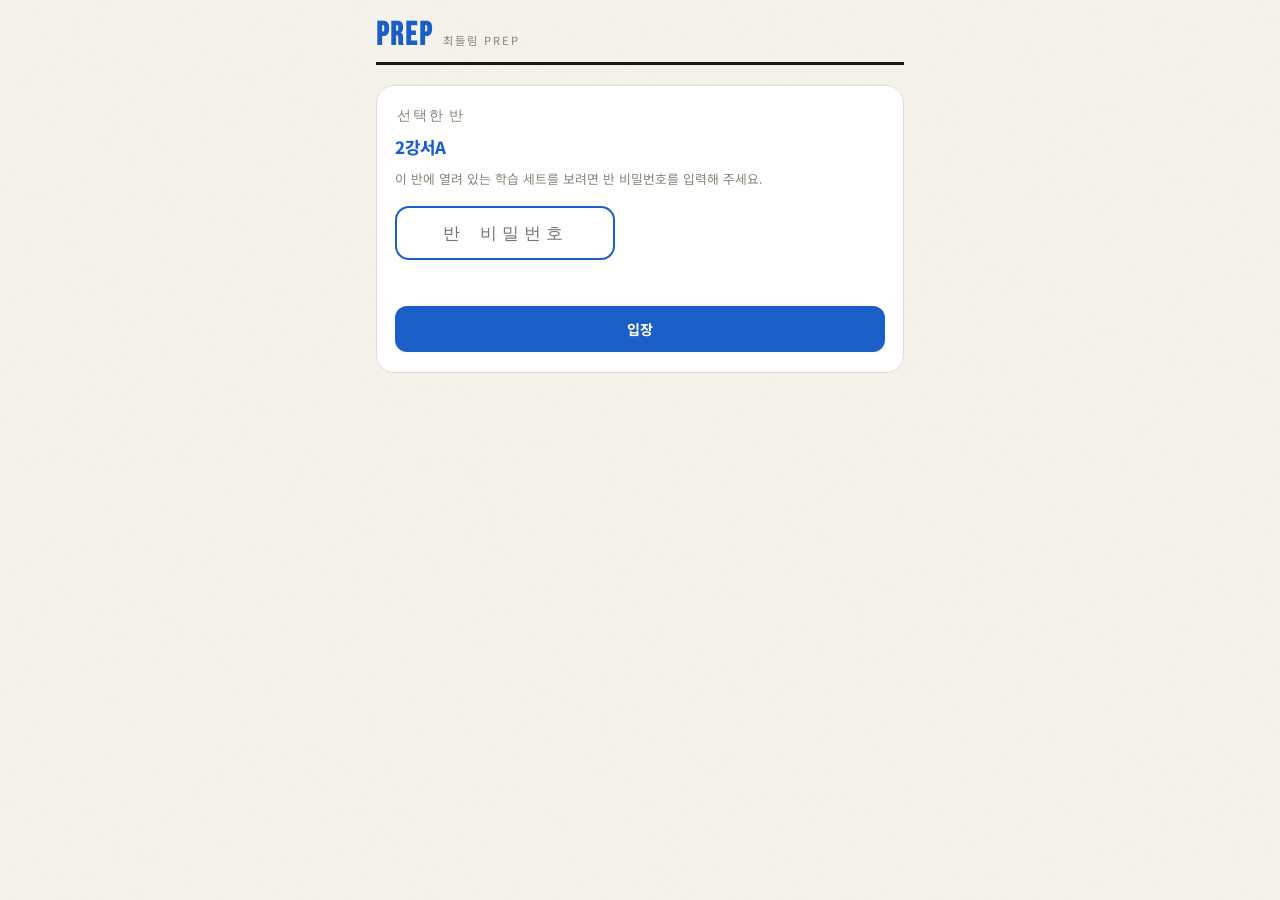
==== ROTATION_PREP_MOBILE.html @ 5faf4678 "Add files via upload" ====
<!DOCTYPE html>
<html lang="ko">
<head>
<meta charset="UTF-8">
<meta name="viewport" content="width=device-width, initial-scale=1.0, maximum-scale=1.0, user-scalable=no">
<title>ROTATION PREP</title>
<meta name="theme-color" content="#f5f2eb">
<meta name="apple-mobile-web-app-capable" content="yes">
<meta name="apple-mobile-web-app-status-bar-style" content="black-translucent">
<meta name="apple-mobile-web-app-title" content="PREP">
<meta name="color-scheme" content="light only">
<link rel="manifest" href="./manifest.webmanifest">
<link rel="icon" href="./prep-icon.ico" sizes="any">
<link rel="shortcut icon" href="./prep-icon.ico" type="image/x-icon">
<link rel="icon" href="./prep-icon-192.png" type="image/png" sizes="192x192">
<link rel="apple-touch-icon" href="./prep-icon-180.png">
<link rel="preconnect" href="https://fonts.googleapis.com">
<link rel="preconnect" href="https://fonts.gstatic.com" crossorigin>
<link href="https://fonts.googleapis.com/css2?family=Bebas+Neue&family=JetBrains+Mono:wght@400;700&family=Noto+Sans+KR:wght@400;500;700;800;900&display=swap" rel="stylesheet">
<link rel="stylesheet" href="./rotation_prep.css">
</head>
<body>
<div class="screen active boot-screen" id="boot-screen">
  <div class="boot-card">
    <div class="logo">PREP</div>
    <div class="boot-title" id="boot-title">자료를 불러오는 중입니다.</div>
    <div class="boot-desc" id="boot-desc">웹에서는 같은 폴더의 <b>session.json</b>을 자동으로 확인합니다.</div>
  </div>
</div>

<div class="screen" id="pw-screen">
  <div class="logo">Rotation Prep</div>
  <div class="tagline">수업 전 미리 준비하는 학습 페이지</div>
  <input type="tel" id="pw-input" placeholder="공통 비밀번호" maxlength="20" inputmode="numeric" autocomplete="off">
  <div class="err" id="pw-err"></div>
  <button class="btn btn-blue" style="margin-top:16px;padding:12px 40px" type="button" id="pw-submit-btn">입장</button>
</div>

<div class="screen" id="class-screen">
  <div class="hd"><h1>Prep</h1><span class="sub" id="class-subtitle">ROTATION PREP</span></div>
  <div class="mini-note">
    <b>먼저 자기 반을 선택하면 그 반에 배정된 학습 세트만 볼 수 있습니다.</b><br>
    반마다 공부 기간과 지문이 다를 수 있으니 본인 반을 정확하게 선택해 주세요.
  </div>
  <div class="label">반 선택</div>
  <div class="class-list" id="class-list"></div>
</div>

<div class="screen" id="class-auth-screen">
  <div class="hd"><h1>Prep</h1><span class="sub" id="class-auth-subtitle">ROTATION PREP</span></div>
  <div class="class-auth-card">
    <div class="label">선택한 반</div>
    <div class="class-auth-name" id="class-auth-name">1반</div>
    <div class="class-auth-help">이 반에 열려 있는 학습 세트를 보려면 반 비밀번호를 입력해 주세요.</div>
    <input type="password" class="class-auth-input" id="class-pw-input" placeholder="반 비밀번호" autocomplete="off">
    <div class="class-auth-err" id="class-pw-err"></div>
    <div class="bottom-actions">
      <button class="btn btn-ghost" type="button" id="class-auth-back-btn">반 목록으로</button>
      <button class="btn btn-blue" type="button" id="class-auth-submit-btn">입장</button>
    </div>
  </div>
</div>

<div class="screen" id="home-screen">
  <div class="hd"><h1>Prep</h1><span class="sub" id="home-subtitle">ROTATION PREP</span></div>

  <div class="mini-note">
    <b>이 PREP은 수업 시간 ROTATION에 들어가기 전에 모든 질문을 미리 공부하는 페이지입니다.</b><br>
    1단계에서는 정답과 함께 내용을 익히고, 2단계에서는 같은 질문에 직접 답해 볼 수 있습니다.
  </div>

  <div class="status-note" id="session-status">
    <div class="status-top">
      <span class="status-badge" id="session-source">대기 중</span>
      <span class="status-time" id="session-updated"></span>
    </div>
    <div class="status-text" id="session-status-text">session.json을 확인하는 중입니다.</div>
  </div>

  <div class="load-box" id="load-box" role="button" tabindex="0">
    <div class="ic">📁</div>
    <div class="t1">세션 JSON 직접 불러오기</div>
    <div class="t2">로컬 테스트용입니다. 웹에서는 같은 폴더의 <b>session.json</b>을 자동으로 읽습니다.</div>
  </div>

  <div id="dash" style="display:none;margin-top:24px">
    <div class="class-bar" id="class-bar">
      <div class="class-bar-copy">
        <div class="class-bar-label">현재 반</div>
        <div class="class-bar-name" id="current-class-name"></div>
        <div class="class-bar-meta" id="current-class-meta"></div>
      </div>
      <button class="btn btn-ghost btn-sm" type="button" id="change-class-btn">반 변경</button>
    </div>

    <div class="class-bar" id="set-bar" style="display:none">
      <div class="class-bar-copy">
        <div class="class-bar-label">현재 학습 세트</div>
        <div class="class-bar-name" id="current-set-name"></div>
        <div class="class-bar-meta" id="current-set-meta"></div>
      </div>
      <button class="btn btn-ghost btn-sm" type="button" id="clear-set-btn">세트 목록</button>
    </div>

    <div class="stats" id="stats"></div>

    <div class="label">학습 세트</div>
    <div class="set-list" id="set-list"></div>

    <div id="passage-section">
      <div class="label" id="passage-list-label">지문 목록</div>
      <div class="p-list" id="p-list"></div>
    </div>

    <div class="bottom-actions" style="margin-top:16px">
      <button class="btn btn-ghost btn-sm" type="button" id="reset-progress-btn">학습 기록 초기화</button>
    </div>
  </div>
</div>

<div class="screen" id="study-screen">
  <div class="back-btn">
    <button class="btn btn-ghost btn-sm" type="button" id="back-home-btn">목록으로</button>
    <button class="btn btn-ghost btn-sm" type="button" id="study-class-btn">반 변경</button>
  </div>

  <div class="s-title">
    <h2 id="s-title">지문 1</h2>
    <span class="cnt" id="s-cnt">0문제</span>
  </div>

  <div class="study-meta" id="study-meta"></div>

  <div class="passage-box" id="p-box">
    <div class="lbl">본문</div>
    <div class="txt" id="p-txt"></div>
    <div class="passage-toggle" id="p-toggle">더 보기</div>
  </div>

  <div class="stage-switch">
    <button class="stage-btn active" type="button" id="stage-btn-study">1단계 정답과 함께 공부</button>
    <button class="stage-btn" type="button" id="stage-btn-practice">2단계 직접 답하기</button>
  </div>

  <div class="stage-desc" id="stage-desc"></div>
  <div id="stage-content"></div>
  <div class="bottom-actions" id="stage-actions"></div>
</div>

<div class="toast" id="toast"></div>
<input type="file" accept=".json,application/json" id="file-input" hidden>

<script src="./rotation_prep_core.js"></script>
<script src="./rotation_prep_bundle.js"></script>
<script src="./rotation_prep_passages.js"></script>
<script src="./rotation_prep_ui.js"></script>
</body>
</html>
---- rotation_prep.css ----
:root{
  --bg:#f5f2eb;
  --surface:#ffffff;
  --card:#faf8f3;
  --card-strong:#f3efe6;
  --border:#e0dbd0;
  --ink:#1a1814;
  --ink2:#3d3a34;
  --muted:#8a8478;
  --blue:#1a5fc8;
  --red:#c8371a;
  --green:#1a8c4e;
  --safe-b:env(safe-area-inset-bottom,0px);
}
*,*::before,*::after{box-sizing:border-box;margin:0;padding:0}
html{-webkit-text-size-adjust:100%;color-scheme:light;scroll-behavior:smooth}
body{
  font-family:'Noto Sans KR',sans-serif;
  background:var(--bg);
  color:var(--ink);
  min-height:100vh;
  min-height:100dvh;
  padding-bottom:calc(24px + var(--safe-b));
  overflow-x:hidden;
}
body::before{
  content:'';
  position:fixed;
  inset:0;
  background-image:url("data:image/svg+xml,%3Csvg viewBox='0 0 256 256' xmlns='http://www.w3.org/2000/svg'%3E%3Cfilter id='n'%3E%3CfeTurbulence type='fractalNoise' baseFrequency='.9' numOctaves='4' stitchTiles='stitch'/%3E%3C/filter%3E%3Crect width='100%25' height='100%25' filter='url(%23n)' opacity='.04'/%3E%3C/svg%3E");
  opacity:.35;
  pointer-events:none;
  z-index:0;
}
.screen{
  display:none;
  position:relative;
  z-index:1;
  width:100%;
  max-width:560px;
  margin:0 auto;
  padding:20px 16px;
}
.screen.active{display:block}
.boot-screen{
  position:fixed;
  inset:0;
  display:none;
  max-width:none;
  margin:0;
  min-height:100vh;
  min-height:100dvh;
  align-items:center;
  justify-content:center;
  padding:24px;
  z-index:100;
}
.boot-screen.active{display:flex}
.boot-card{
  width:min(100%,420px);
  padding:32px 24px;
  border:1.5px solid var(--border);
  border-top:4px solid var(--blue);
  border-radius:22px;
  background:rgba(255,255,255,.92);
  box-shadow:0 20px 48px rgba(26,24,20,.08);
  text-align:center;
}
.logo{
  font-family:'Bebas Neue',sans-serif;
  font-size:3rem;
  line-height:1;
  letter-spacing:3px;
  color:var(--blue);
}
.boot-title{
  margin-top:14px;
  font-size:1.05rem;
  font-weight:800;
  color:var(--ink);
}
.boot-desc{
  margin-top:10px;
  color:var(--muted);
  font-size:.82rem;
  line-height:1.8;
}
.hd{
  display:flex;
  align-items:baseline;
  gap:10px;
  flex-wrap:wrap;
  margin-bottom:20px;
  padding-bottom:10px;
  border-bottom:3px solid var(--ink);
}
.hd h1{
  font-family:'Bebas Neue',sans-serif;
  font-size:2rem;
  line-height:1;
  letter-spacing:2px;
  color:var(--blue);
}
.hd .sub{
  font-size:.7rem;
  color:var(--muted);
  letter-spacing:2px;
  text-transform:uppercase;
}
.label{
  font-family:'Bebas Neue',sans-serif;
  font-size:.88rem;
  letter-spacing:2px;
  color:var(--muted);
  margin-bottom:10px;
  padding-left:2px;
}
.btn{
  display:inline-flex;
  align-items:center;
  justify-content:center;
  gap:6px;
  min-height:46px;
  padding:12px 18px;
  border:none;
  border-radius:12px;
  cursor:pointer;
  font-family:'Noto Sans KR',sans-serif;
  font-size:.88rem;
  font-weight:700;
  white-space:nowrap;
  transition:transform .15s ease, background .15s ease, border-color .15s ease, color .15s ease, opacity .15s ease;
  -webkit-tap-highlight-color:transparent;
}
.btn:active{transform:scale(.97)}
.btn:disabled{opacity:.45;cursor:not-allowed}
.btn-blue{background:var(--blue);color:#fff}
.btn-green{background:var(--green);color:#fff}
.btn-red{background:var(--red);color:#fff}
.btn-ghost{background:transparent;border:1.5px solid var(--border);color:var(--ink2)}
.btn-ghost:active{background:var(--card)}
.btn-sm{min-height:38px;padding:8px 14px;font-size:.78rem}
.mini-note{
  background:rgba(26,95,200,.06);
  border:1.5px solid rgba(26,95,200,.18);
  border-radius:14px;
  padding:14px 16px;
  margin-bottom:18px;
  color:var(--ink2);
  font-size:.82rem;
  line-height:1.75;
}
.mini-note b{color:var(--blue)}
.status-note{
  margin-bottom:16px;
  padding:14px 16px;
  border:1.5px solid var(--border);
  border-radius:14px;
  background:var(--surface);
}
.status-top{
  display:flex;
  justify-content:space-between;
  gap:8px;
  align-items:center;
  margin-bottom:8px;
  flex-wrap:wrap;
}
.status-badge{
  display:inline-flex;
  align-items:center;
  padding:5px 10px;
  border-radius:999px;
  background:var(--card);
  border:1px solid var(--border);
  font-size:.68rem;
  font-weight:800;
  letter-spacing:1px;
  color:var(--ink2);
}
.status-badge.ok{color:var(--green);border-color:rgba(26,140,78,.22);background:rgba(26,140,78,.08)}
.status-badge.warn{color:var(--red);border-color:rgba(200,55,26,.22);background:rgba(200,55,26,.08)}
.status-badge.info{color:var(--blue);border-color:rgba(26,95,200,.22);background:rgba(26,95,200,.08)}
.status-time{
  color:var(--muted);
  font-size:.72rem;
}
.status-text{
  color:var(--ink2);
  font-size:.8rem;
  line-height:1.7;
}
#pw-screen{
  position:fixed;
  inset:0;
  display:none;
  flex-direction:column;
  align-items:center;
  justify-content:center;
  text-align:center;
  background:var(--bg);
  z-index:100;
}
#pw-screen.active{display:flex}
#pw-screen>*{position:relative;z-index:1}
.tagline{
  font-size:.76rem;
  color:var(--muted);
  letter-spacing:2px;
  margin-bottom:30px;
}
#pw-screen input,.class-auth-input{
  width:220px;
  padding:14px;
  border:2px solid var(--border);
  border-radius:14px;
  outline:none;
  background:var(--surface);
  color:var(--ink);
  text-align:center;
  font-family:'JetBrains Mono',monospace;
  font-size:1.05rem;
  letter-spacing:5px;
}
#pw-screen input:focus,.class-auth-input:focus{border-color:var(--blue)}
.err,.class-auth-err{
  min-height:20px;
  margin-top:8px;
  color:var(--red);
  font-size:.78rem;
}
.class-auth-card{
  background:var(--surface);
  border:1.5px solid var(--border);
  border-radius:18px;
  padding:20px 18px;
}
.class-auth-name{
  font-size:1.05rem;
  font-weight:800;
  line-height:1.5;
  color:var(--blue);
}
.class-auth-help{
  margin-top:8px;
  margin-bottom:16px;
  font-size:.8rem;
  color:var(--muted);
  line-height:1.7;
}
.load-box{
  display:flex;
  flex-direction:column;
  align-items:center;
  justify-content:center;
  width:100%;
  min-height:190px;
  padding:36px 16px;
  border:1.5px solid var(--border);
  border-top:3px solid var(--blue);
  border-bottom:3px solid var(--blue);
  border-radius:18px;
  background:var(--surface);
  box-shadow:0 10px 24px rgba(26,24,20,.04);
  text-align:center;
  cursor:pointer;
  -webkit-tap-highlight-color:transparent;
}
.load-box.hidden{display:none}
.load-box:active{background:var(--card)}
.load-box .ic{font-size:2.3rem;margin-bottom:8px}
.load-box .t1{font-size:.96rem;font-weight:800;margin-bottom:4px}
.load-box .t2{font-size:.76rem;color:var(--muted);line-height:1.7}
.load-actions{
  display:flex;
  gap:8px;
  flex-wrap:wrap;
  margin-bottom:8px;
}
.class-bar{
  display:none;
  align-items:center;
  justify-content:space-between;
  gap:12px;
  margin-bottom:16px;
  padding:14px 16px;
  border:1.5px solid var(--border);
  border-radius:16px;
  background:var(--surface);
}
.class-bar-copy{min-width:0}
.class-bar-label{
  font-size:.64rem;
  font-weight:800;
  letter-spacing:1.2px;
  color:var(--muted);
  text-transform:uppercase;
}
.class-bar-name{
  margin-top:4px;
  font-size:.98rem;
  font-weight:800;
  line-height:1.4;
  color:var(--ink);
}
.class-bar-meta{
  margin-top:4px;
  font-size:.74rem;
  color:var(--muted);
}
.stats{
  display:grid;
  grid-template-columns:repeat(4,1fr);
  gap:8px;
  margin-bottom:20px;
}
.stat{
  background:var(--surface);
  border:1.5px solid var(--border);
  border-radius:12px;
  padding:12px 8px;
  text-align:center;
}
.stat-n{
  font-family:'Bebas Neue',sans-serif;
  font-size:1.8rem;
  line-height:1;
  color:var(--blue);
}
.stat-l{
  margin-top:3px;
  font-size:.62rem;
  color:var(--muted);
  letter-spacing:1px;
}
.class-list,.p-list,.set-list{display:flex;flex-direction:column;gap:10px}
.class-item,.p-item,.set-item{
  display:flex;
  gap:12px;
  align-items:flex-start;
  padding:14px 16px;
  border:1.5px solid var(--border);
  border-radius:14px;
  background:var(--surface);
  cursor:pointer;
  transition:transform .15s ease, background .15s ease, border-color .15s ease;
  -webkit-tap-highlight-color:transparent;
}
.class-item:active,.p-item:active,.set-item:active{transform:scale(.99);background:var(--card)}
.p-item.done{border-color:var(--green)}
.set-item.active{border-color:rgba(26,95,200,.35);background:rgba(26,95,200,.06)}
.set-item.disabled{opacity:.72;cursor:default}
.class-num,.p-num,.set-num{
  width:38px;
  flex-shrink:0;
  text-align:center;
  font-family:'Bebas Neue',sans-serif;
  font-size:1.7rem;
  line-height:1;
  color:var(--blue);
}
.p-item.done .p-num{color:var(--green)}
.class-body,.p-body,.set-body{flex:1;min-width:0}
.class-title,.p-title,.set-title{
  font-size:.92rem;
  font-weight:800;
  color:var(--ink);
  line-height:1.5;
}
.class-preview,.p-preview,.set-preview{
  margin-top:4px;
  font-size:.75rem;
  color:var(--muted);
  line-height:1.6;
}
.class-tags,.p-stage,.set-meta{
  display:flex;
  gap:8px;
  flex-wrap:wrap;
  margin-top:8px;
}
.class-tag,.stage-chip,.set-badge{
  display:inline-flex;
  align-items:center;
  gap:5px;
  padding:5px 10px;
  border-radius:999px;
  background:var(--card);
  border:1px solid var(--border);
  font-size:.68rem;
  color:var(--muted);
}
.class-tag,.set-badge{font-size:.66rem;color:var(--ink2)}
.set-badge.active,.set-badge.always{background:rgba(26,140,78,.08);border-color:rgba(26,140,78,.22);color:var(--green);font-weight:700}
.set-badge.upcoming{background:rgba(26,95,200,.08);border-color:rgba(26,95,200,.22);color:var(--blue);font-weight:700}
.set-badge.ended{background:rgba(200,55,26,.08);border-color:rgba(200,55,26,.22);color:var(--red);font-weight:700}
.stage-chip.done{
  background:rgba(26,140,78,.08);
  border-color:rgba(26,140,78,.22);
  color:var(--green);
  font-weight:700;
}
#passage-section{margin-top:18px}
.p-meta{
  margin-top:8px;
  display:flex;
  justify-content:space-between;
  gap:10px;
  flex-wrap:wrap;
  font-size:.72rem;
  color:var(--muted);
}
.p-meta b{color:var(--ink2)}
.p-arrow{
  flex-shrink:0;
  color:var(--border);
  font-size:1.2rem;
  line-height:1.2;
  padding-top:3px;
}
.back-btn{
  margin-bottom:16px;
  display:flex;
  gap:8px;
  flex-wrap:wrap;
}
.s-title{
  display:flex;
  align-items:baseline;
  gap:8px;
  flex-wrap:wrap;
  margin-bottom:12px;
}
.s-title h2{
  font-size:1.05rem;
  font-weight:800;
  line-height:1.5;
  color:var(--blue);
}
.s-title .cnt{
  font-size:.74rem;
  color:var(--muted);
}
.study-meta{
  margin-bottom:12px;
  font-size:.75rem;
  color:var(--muted);
  line-height:1.7;
}
.passage-box{
  background:var(--surface);
  border:1.5px solid var(--border);
  border-radius:14px;
  padding:14px 16px;
  margin-bottom:16px;
  max-height:220px;
  overflow-y:auto;
  -webkit-overflow-scrolling:touch;
}
.passage-box.expanded{max-height:none}
.passage-box .lbl{
  font-size:.62rem;
  font-weight:700;
  letter-spacing:2px;
  color:var(--muted);
  margin-bottom:6px;
}
.passage-box .txt{
  font-size:.84rem;
  line-height:1.9;
  white-space:pre-wrap;
}
.passage-toggle{
  display:flex;
  align-items:center;
  justify-content:center;
  margin-top:10px;
  padding-top:8px;
  border-top:1px solid var(--border);
  font-size:.74rem;
  color:var(--muted);
  cursor:pointer;
}
.stage-switch{
  display:grid;
  grid-template-columns:1fr 1fr;
  gap:8px;
  margin-bottom:12px;
}
.stage-btn{
  min-height:52px;
  border:1.5px solid var(--border);
  border-radius:14px;
  background:var(--surface);
  color:var(--ink2);
  font-family:'Noto Sans KR',sans-serif;
  font-size:.84rem;
  font-weight:800;
  line-height:1.5;
  padding:10px 12px;
  cursor:pointer;
}
.stage-btn.active{
  border-color:var(--blue);
  background:rgba(26,95,200,.06);
  color:var(--blue);
}
.stage-desc{
  margin-bottom:14px;
  font-size:.78rem;
  color:var(--muted);
  line-height:1.7;
}
.group{
  margin-bottom:16px;
  background:var(--surface);
  border:1.5px solid var(--border);
  border-radius:16px;
  padding:14px;
}
.group-title{
  display:flex;
  justify-content:space-between;
  align-items:center;
  gap:8px;
  margin-bottom:12px;
}
.group-title h3{
  font-size:.92rem;
  font-weight:800;
  color:var(--ink);
}
.group-count{
  font-size:.68rem;
  color:var(--muted);
}
.item-list{display:flex;flex-direction:column;gap:12px}
.item-card{
  border:1px solid var(--border);
  border-radius:14px;
  background:var(--card);
  padding:14px;
}
.item-label{
  font-size:.68rem;
  font-weight:800;
  letter-spacing:1.4px;
  color:var(--muted);
  text-transform:uppercase;
  margin-bottom:8px;
}
.item-prompt{
  font-size:.9rem;
  line-height:1.8;
  color:var(--ink);
  white-space:pre-wrap;
}
.item-context{
  margin-top:10px;
  padding:10px 12px;
  border-radius:12px;
  background:rgba(26,95,200,.05);
  border:1px solid rgba(26,95,200,.12);
  color:var(--ink2);
  font-size:.78rem;
  line-height:1.7;
  white-space:pre-wrap;
}
.answer-sheet{
  margin-top:12px;
  padding:12px 14px;
  border-radius:12px;
  background:rgba(26,140,78,.06);
  border:1.5px solid rgba(26,140,78,.18);
}
.answer-title{
  font-size:.64rem;
  font-weight:800;
  letter-spacing:1.4px;
  color:var(--green);
  text-transform:uppercase;
  margin-bottom:6px;
}
.answer-text,.answer-chip-text{
  font-size:.84rem;
  line-height:1.8;
  color:var(--ink2);
  white-space:pre-wrap;
}
.missing{color:var(--red);font-weight:700}
.practice-box{margin-top:12px}
.practice-box textarea{
  width:100%;
  min-height:92px;
  padding:12px;
  border:1.5px solid var(--border);
  border-radius:12px;
  background:#fff;
  color:var(--ink);
  resize:vertical;
  outline:none;
  font-family:'Noto Sans KR',sans-serif;
  font-size:.88rem;
  line-height:1.7;
}
.practice-box textarea:focus{border-color:var(--blue)}
.inline-actions{
  display:flex;
  gap:8px;
  flex-wrap:wrap;
  margin-top:10px;
}
.inline-answer{
  display:none;
  margin-top:10px;
  padding:12px 14px;
  border-radius:12px;
  background:rgba(26,95,200,.06);
  border:1.5px solid rgba(26,95,200,.16);
}
.inline-answer.show{display:block}
.vocab-word{
  font-family:'Bebas Neue',sans-serif;
  font-size:2rem;
  line-height:1;
  letter-spacing:2px;
  color:var(--red);
  margin-bottom:10px;
}
.answer-grid{display:grid;gap:8px}
.answer-chip{
  background:rgba(255,255,255,.62);
  border:1px solid rgba(138,132,120,.18);
  border-radius:12px;
  padding:10px 12px;
}
.answer-chip-label{
  font-size:.62rem;
  font-weight:800;
  letter-spacing:1.2px;
  color:var(--muted);
  text-transform:uppercase;
  margin-bottom:4px;
}
.bottom-actions{
  display:flex;
  gap:8px;
  flex-wrap:wrap;
  margin-top:18px;
}
.bottom-actions .btn{flex:1;min-width:0}
.empty-box{
  padding:24px 16px;
  text-align:center;
  color:var(--muted);
  font-size:.84rem;
  line-height:1.7;
}
.toast{
  position:fixed;
  left:50%;
  bottom:calc(22px + var(--safe-b));
  transform:translateX(-50%) translateY(20px);
  padding:10px 18px;
  border-left:4px solid var(--blue);
  border-radius:10px;
  background:var(--ink);
  color:#f5f2eb;
  font-size:.8rem;
  opacity:0;
  pointer-events:none;
  transition:opacity .25s ease, transform .25s ease;
  z-index:999;
  max-width:90vw;
  white-space:nowrap;
}
@media (max-width:420px){
  .stats{grid-template-columns:repeat(2,1fr)}
  .stage-switch{grid-template-columns:1fr}
  .class-bar{align-items:flex-start;flex-direction:column}
  .class-bar .btn,.load-actions .btn{width:100%}
}
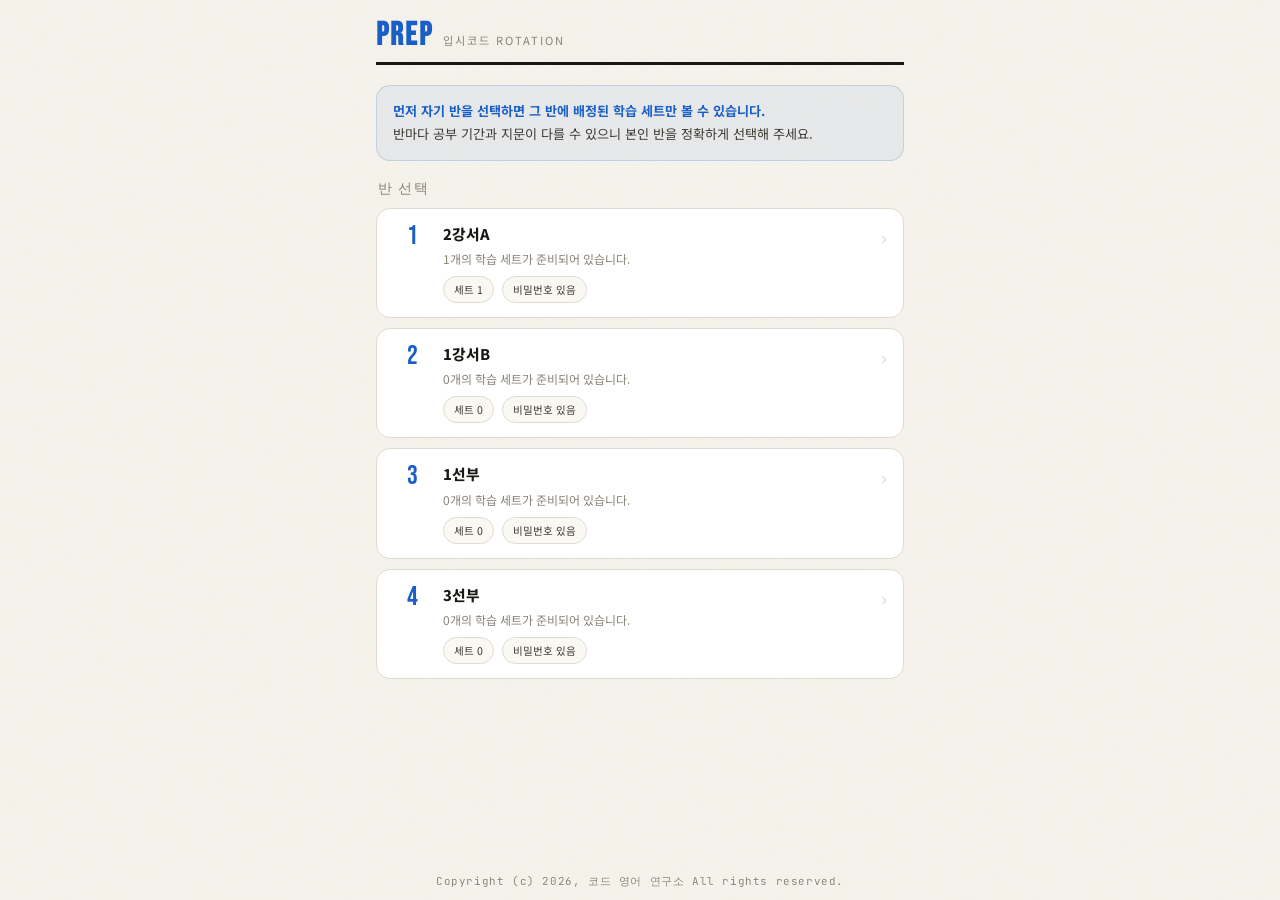
==== commit e907f263: "Add files via upload" ====
--- a/ROTATION_PREP_MOBILE.html
+++ b/ROTATION_PREP_MOBILE.html
@@ -149,6 +149,7 @@
 
 <div class="toast" id="toast"></div>
 <input type="file" accept=".json,application/json" id="file-input" hidden>
+<footer class="prep-footer global">Copyright (c) 2026, 코드 영어 연구소 All rights reserved.</footer>
 
 <script src="./rotation_prep_core.js"></script>
 <script src="./rotation_prep_bundle.js"></script>
--- a/rotation_prep.css
+++ b/rotation_prep.css
@@ -20,7 +20,7 @@
   color:var(--ink);
   min-height:100vh;
   min-height:100dvh;
-  padding-bottom:calc(24px + var(--safe-b));
+  padding-bottom:calc(56px + var(--safe-b));
   overflow-x:hidden;
 }
 body::before{
@@ -31,6 +31,36 @@
   opacity:.35;
   pointer-events:none;
   z-index:0;
+}
+.prep-footer{
+  margin-top:28px;
+  padding:18px 6px calc(10px + var(--safe-b));
+  text-align:center;
+  font-family:'JetBrains Mono',monospace;
+  font-size:.68rem;
+  letter-spacing:.6px;
+  line-height:1.7;
+  color:var(--muted);
+}
+.prep-footer.overlay{
+  position:absolute;
+  left:20px;
+  right:20px;
+  bottom:calc(12px + var(--safe-b));
+  margin:0;
+  padding:0;
+  z-index:2;
+}
+.prep-footer.global{
+  position:fixed;
+  left:16px;
+  right:16px;
+  bottom:calc(10px + var(--safe-b));
+  margin:0;
+  padding:0;
+  z-index:120;
+  pointer-events:none;
+  text-shadow:0 1px 0 rgba(255,255,255,.75);
 }
 .screen{
   display:none;
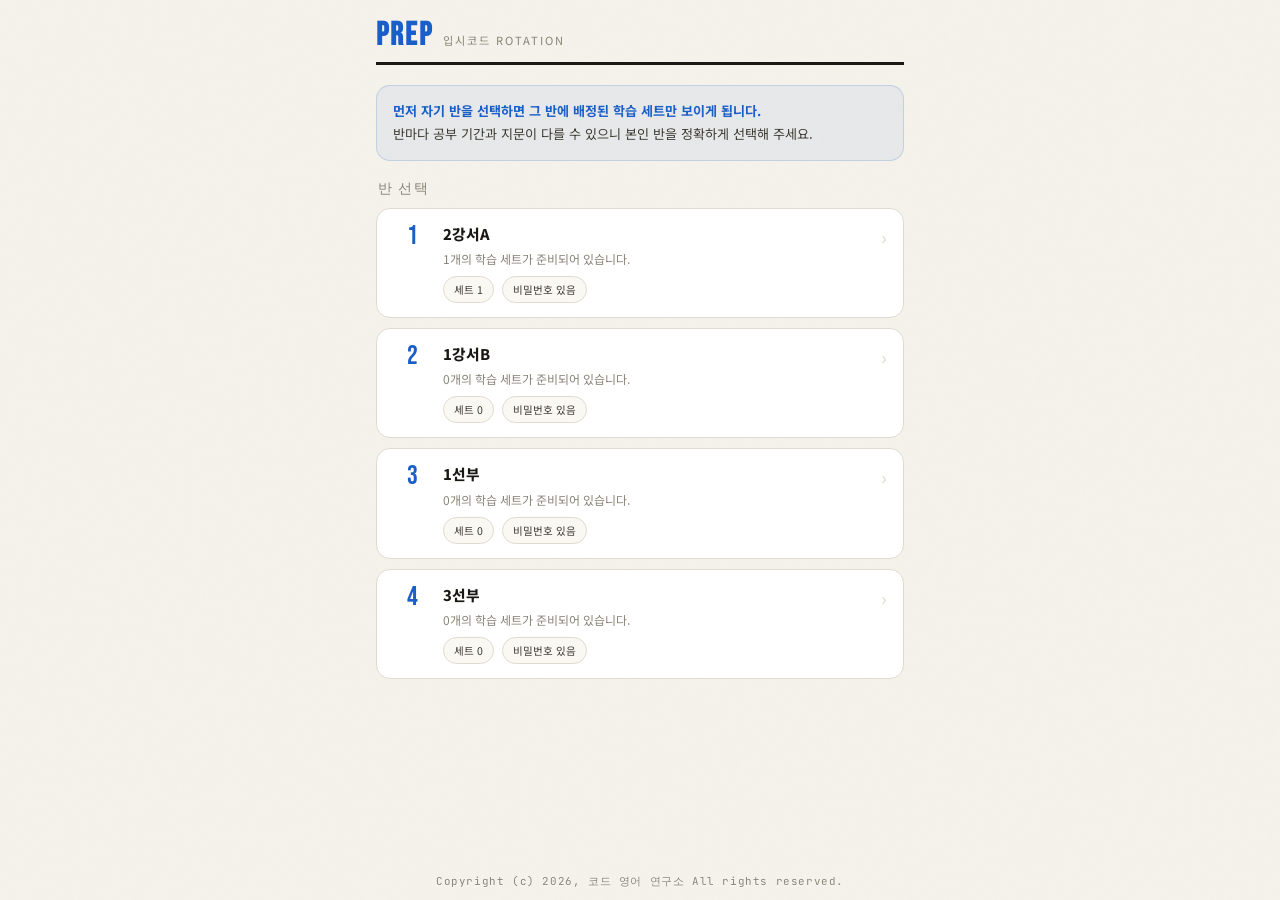
==== commit fb65d592: "Add files via upload" ====
--- a/ROTATION_PREP_MOBILE.html
+++ b/ROTATION_PREP_MOBILE.html
@@ -23,9 +23,10 @@
 <div class="screen active boot-screen" id="boot-screen">
   <div class="boot-card">
     <div class="logo">PREP</div>
-    <div class="boot-title" id="boot-title">자료를 불러오는 중입니다.</div>
+    <div class="boot-title" id="boot-title">PREP 자료를 불러오는 중입니다.</div>
     <div class="boot-desc" id="boot-desc">웹에서는 같은 폴더의 <b>session.json</b>을 자동으로 확인합니다.</div>
   </div>
+  <footer class="prep-footer overlay">Copyright (c) 2026, 코드 영어 연구소 All rights reserved.</footer>
 </div>
 
 <div class="screen" id="pw-screen">
@@ -34,12 +35,13 @@
   <input type="tel" id="pw-input" placeholder="공통 비밀번호" maxlength="20" inputmode="numeric" autocomplete="off">
   <div class="err" id="pw-err"></div>
   <button class="btn btn-blue" style="margin-top:16px;padding:12px 40px" type="button" id="pw-submit-btn">입장</button>
+  <footer class="prep-footer overlay">Copyright (c) 2026, 코드 영어 연구소 All rights reserved.</footer>
 </div>
 
 <div class="screen" id="class-screen">
   <div class="hd"><h1>Prep</h1><span class="sub" id="class-subtitle">ROTATION PREP</span></div>
   <div class="mini-note">
-    <b>먼저 자기 반을 선택하면 그 반에 배정된 학습 세트만 볼 수 있습니다.</b><br>
+    <b>먼저 자기 반을 선택하면 그 반에 배정된 학습 세트만 보이게 됩니다.</b><br>
     반마다 공부 기간과 지문이 다를 수 있으니 본인 반을 정확하게 선택해 주세요.
   </div>
   <div class="label">반 선택</div>
@@ -62,11 +64,25 @@
 </div>
 
 <div class="screen" id="home-screen">
+  <div class="screen-nav">
+    <button class="btn btn-ghost btn-sm" type="button" id="set-back-btn">이전 페이지</button>
+    <button class="btn btn-ghost btn-sm" type="button" id="set-home-btn" disabled>홈 화면</button>
+  </div>
+
   <div class="hd"><h1>Prep</h1><span class="sub" id="home-subtitle">ROTATION PREP</span></div>
 
+  <div class="class-bar" id="class-bar">
+    <div class="class-bar-copy">
+      <div class="class-bar-label">현재 반</div>
+      <div class="class-bar-name" id="current-class-name"></div>
+      <div class="class-bar-meta" id="current-class-meta"></div>
+    </div>
+    <button class="btn btn-ghost btn-sm" type="button" id="change-class-btn">반 변경</button>
+  </div>
+
   <div class="mini-note">
-    <b>이 PREP은 수업 시간 ROTATION에 들어가기 전에 모든 질문을 미리 공부하는 페이지입니다.</b><br>
-    1단계에서는 정답과 함께 내용을 익히고, 2단계에서는 같은 질문에 직접 답해 볼 수 있습니다.
+    <b>세 번째 화면은 학습 세트 선택 화면입니다.</b><br>
+    현재 반에서 열려 있는 세트만 보이며, 세트를 고르면 다음 화면에서 지문을 선택할 수 있습니다.
   </div>
 
   <div class="status-note" id="session-status">
@@ -84,44 +100,48 @@
   </div>
 
   <div id="dash" style="display:none;margin-top:24px">
-    <div class="class-bar" id="class-bar">
-      <div class="class-bar-copy">
-        <div class="class-bar-label">현재 반</div>
-        <div class="class-bar-name" id="current-class-name"></div>
-        <div class="class-bar-meta" id="current-class-meta"></div>
-      </div>
-      <button class="btn btn-ghost btn-sm" type="button" id="change-class-btn">반 변경</button>
-    </div>
-
-    <div class="class-bar" id="set-bar" style="display:none">
-      <div class="class-bar-copy">
-        <div class="class-bar-label">현재 학습 세트</div>
-        <div class="class-bar-name" id="current-set-name"></div>
-        <div class="class-bar-meta" id="current-set-meta"></div>
-      </div>
-      <button class="btn btn-ghost btn-sm" type="button" id="clear-set-btn">세트 목록</button>
-    </div>
-
     <div class="stats" id="stats"></div>
 
-    <div class="label">학습 세트</div>
+    <div class="label">학습 세트 선택</div>
     <div class="set-list" id="set-list"></div>
+  </div>
+</div>
 
-    <div id="passage-section">
-      <div class="label" id="passage-list-label">지문 목록</div>
-      <div class="p-list" id="p-list"></div>
+<div class="screen" id="passage-screen">
+  <div class="screen-nav">
+    <button class="btn btn-ghost btn-sm" type="button" id="passage-back-btn">이전 페이지</button>
+    <button class="btn btn-ghost btn-sm" type="button" id="passage-home-btn">홈 화면</button>
+  </div>
+
+  <div class="hd"><h1>Prep</h1><span class="sub" id="passage-subtitle">ROTATION PREP</span></div>
+
+  <div class="class-bar" id="passage-bar">
+    <div class="class-bar-copy">
+      <div class="class-bar-label">현재 학습 세트</div>
+      <div class="class-bar-name" id="current-set-name"></div>
+      <div class="class-bar-meta" id="current-set-meta"></div>
     </div>
+  </div>
 
-    <div class="bottom-actions" style="margin-top:16px">
-      <button class="btn btn-ghost btn-sm" type="button" id="reset-progress-btn">학습 기록 초기화</button>
-    </div>
+  <div class="mini-note">
+    <b>네 번째 화면은 지문 선택 화면입니다.</b><br>
+    원하는 지문을 고르면 마지막 화면에서 질문과 답을 바로 확인할 수 있습니다.
+  </div>
+
+  <div class="stats" id="passage-stats"></div>
+
+  <div class="label" id="passage-list-label">지문 선택</div>
+  <div class="p-list" id="p-list"></div>
+
+  <div class="bottom-actions" style="margin-top:16px">
+    <button class="btn btn-ghost btn-sm" type="button" id="reset-progress-btn">학습 기록 초기화</button>
   </div>
 </div>
 
 <div class="screen" id="study-screen">
-  <div class="back-btn">
-    <button class="btn btn-ghost btn-sm" type="button" id="back-home-btn">목록으로</button>
-    <button class="btn btn-ghost btn-sm" type="button" id="study-class-btn">반 변경</button>
+  <div class="screen-nav">
+    <button class="btn btn-ghost btn-sm" type="button" id="study-back-btn">이전 페이지</button>
+    <button class="btn btn-ghost btn-sm" type="button" id="study-home-btn">홈 화면</button>
   </div>
 
   <div class="s-title">
@@ -131,18 +151,14 @@
 
   <div class="study-meta" id="study-meta"></div>
 
+  <section class="group stage-panel" id="stage-panel"></section>
+
   <div class="passage-box" id="p-box">
     <div class="lbl">본문</div>
     <div class="txt" id="p-txt"></div>
     <div class="passage-toggle" id="p-toggle">더 보기</div>
   </div>
 
-  <div class="stage-switch">
-    <button class="stage-btn active" type="button" id="stage-btn-study">1단계 정답과 함께 공부</button>
-    <button class="stage-btn" type="button" id="stage-btn-practice">2단계 직접 답하기</button>
-  </div>
-
-  <div class="stage-desc" id="stage-desc"></div>
   <div id="stage-content"></div>
   <div class="bottom-actions" id="stage-actions"></div>
 </div>
--- a/rotation_prep.css
+++ b/rotation_prep.css
@@ -448,6 +448,16 @@
   line-height:1.2;
   padding-top:3px;
 }
+.screen-nav{
+  display:flex;
+  gap:8px;
+  flex-wrap:wrap;
+  margin-bottom:14px;
+}
+.screen-nav .btn[disabled]{
+  opacity:.55;
+  cursor:default;
+}
 .back-btn{
   margin-bottom:16px;
   display:flex;
@@ -559,6 +569,19 @@
   font-size:.92rem;
   font-weight:800;
   color:var(--ink);
+}
+.stage-panel{
+  margin-bottom:16px;
+}
+.stage-card{
+  background:rgba(26,95,200,.05);
+}
+.stage-status-row{
+  margin-top:12px;
+  display:flex;
+  align-items:center;
+  gap:8px;
+  flex-wrap:wrap;
 }
 .group-count{
   font-size:.68rem;
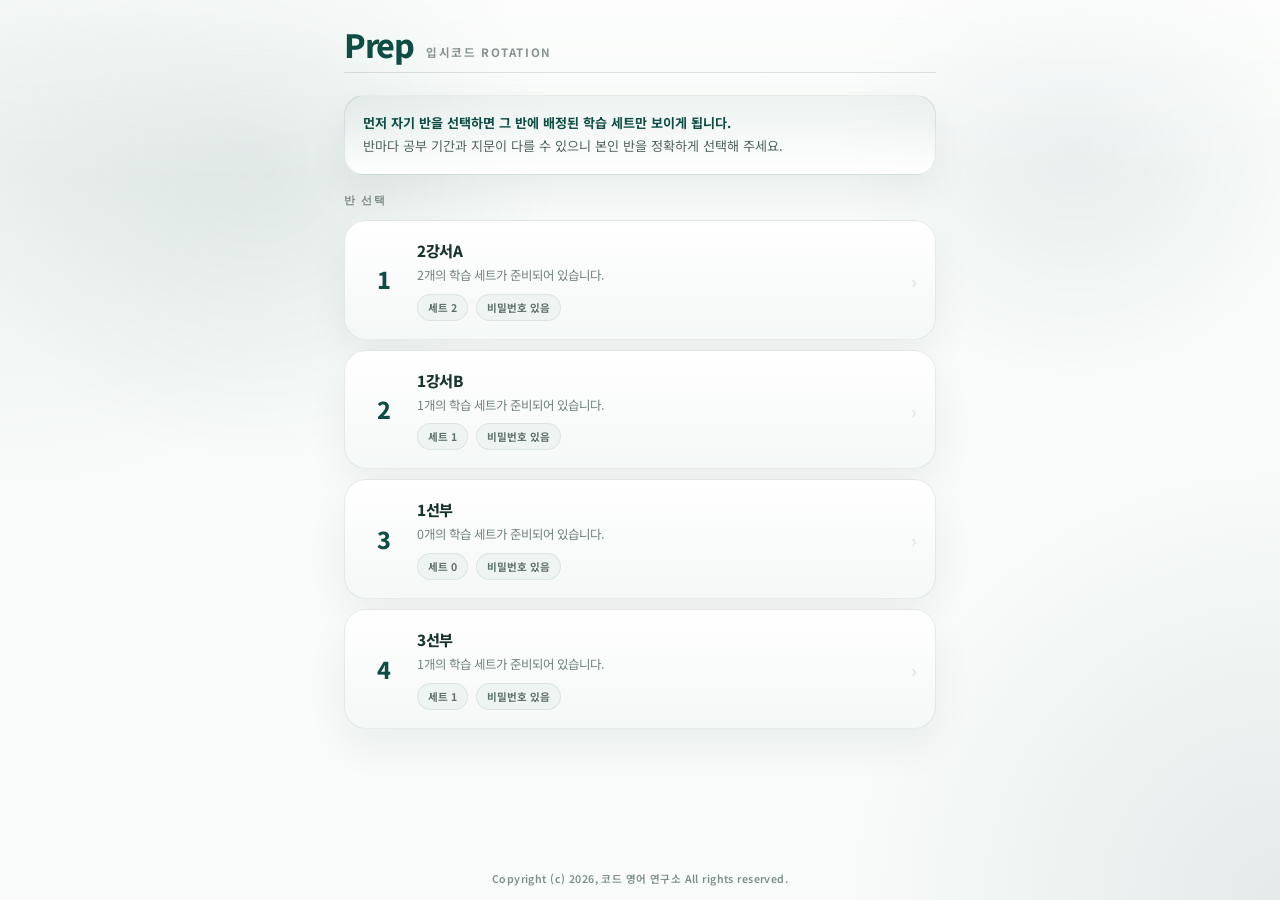
==== commit b2afdc65: "Add files via upload" ====
--- a/ROTATION_PREP_MOBILE.html
+++ b/ROTATION_PREP_MOBILE.html
@@ -26,7 +26,6 @@
     <div class="boot-title" id="boot-title">PREP 자료를 불러오는 중입니다.</div>
     <div class="boot-desc" id="boot-desc">웹에서는 같은 폴더의 <b>session.json</b>을 자동으로 확인합니다.</div>
   </div>
-  <footer class="prep-footer overlay">Copyright (c) 2026, 코드 영어 연구소 All rights reserved.</footer>
 </div>
 
 <div class="screen" id="pw-screen">
@@ -35,7 +34,6 @@
   <input type="tel" id="pw-input" placeholder="공통 비밀번호" maxlength="20" inputmode="numeric" autocomplete="off">
   <div class="err" id="pw-err"></div>
   <button class="btn btn-blue" style="margin-top:16px;padding:12px 40px" type="button" id="pw-submit-btn">입장</button>
-  <footer class="prep-footer overlay">Copyright (c) 2026, 코드 영어 연구소 All rights reserved.</footer>
 </div>
 
 <div class="screen" id="class-screen">
@@ -80,11 +78,6 @@
     <button class="btn btn-ghost btn-sm" type="button" id="change-class-btn">반 변경</button>
   </div>
 
-  <div class="mini-note">
-    <b>세 번째 화면은 학습 세트 선택 화면입니다.</b><br>
-    현재 반에서 열려 있는 세트만 보이며, 세트를 고르면 다음 화면에서 지문을 선택할 수 있습니다.
-  </div>
-
   <div class="status-note" id="session-status">
     <div class="status-top">
       <span class="status-badge" id="session-source">대기 중</span>
@@ -104,6 +97,10 @@
 
     <div class="label">학습 세트 선택</div>
     <div class="set-list" id="set-list"></div>
+  </div>
+  <div class="screen-nav screen-nav-bottom">
+    <button class="btn btn-ghost btn-sm" type="button" onclick="goBackFromSetScreen()">이전 페이지</button>
+    <button class="btn btn-ghost btn-sm" type="button" disabled>홈 화면</button>
   </div>
 </div>
 
@@ -123,11 +120,6 @@
     </div>
   </div>
 
-  <div class="mini-note">
-    <b>네 번째 화면은 지문 선택 화면입니다.</b><br>
-    원하는 지문을 고르면 마지막 화면에서 질문과 답을 바로 확인할 수 있습니다.
-  </div>
-
   <div class="stats" id="passage-stats"></div>
 
   <div class="label" id="passage-list-label">지문 선택</div>
@@ -135,6 +127,37 @@
 
   <div class="bottom-actions" style="margin-top:16px">
     <button class="btn btn-ghost btn-sm" type="button" id="reset-progress-btn">학습 기록 초기화</button>
+  </div>
+  <div class="screen-nav screen-nav-bottom">
+    <button class="btn btn-ghost btn-sm" type="button" onclick="goHome()">이전 페이지</button>
+    <button class="btn btn-ghost btn-sm" type="button" onclick="goHome()">홈 화면</button>
+  </div>
+</div>
+
+<div class="screen" id="study-menu-screen">
+  <div class="screen-nav">
+    <button class="btn btn-ghost btn-sm" type="button" id="study-menu-back-btn">이전 페이지</button>
+    <button class="btn btn-ghost btn-sm" type="button" id="study-menu-home-btn">홈 화면</button>
+  </div>
+
+  <div class="s-title">
+    <h2 id="study-menu-title">지문 1</h2>
+    <span class="cnt" id="study-menu-count">0유형</span>
+  </div>
+
+  <div class="study-meta" id="study-menu-meta"></div>
+
+  <section class="group">
+    <div class="group-title">
+      <h3>학습 유형 선택</h3>
+      <span class="group-count">STEP</span>
+    </div>
+    <div class="study-topic-list" id="study-menu-list"></div>
+  </section>
+
+  <div class="screen-nav screen-nav-bottom">
+    <button class="btn btn-ghost btn-sm" type="button" onclick="showPassageScreen()">이전 페이지</button>
+    <button class="btn btn-ghost btn-sm" type="button" onclick="goHome()">홈 화면</button>
   </div>
 </div>
 
@@ -161,6 +184,10 @@
 
   <div id="stage-content"></div>
   <div class="bottom-actions" id="stage-actions"></div>
+  <div class="screen-nav screen-nav-bottom">
+    <button class="btn btn-ghost btn-sm" type="button" onclick="showPassageScreen()">이전 페이지</button>
+    <button class="btn btn-ghost btn-sm" type="button" onclick="goHome()">홈 화면</button>
+  </div>
 </div>
 
 <div class="toast" id="toast"></div>
--- a/rotation_prep.css
+++ b/rotation_prep.css
@@ -316,7 +316,8 @@
   padding:14px 16px;
   border:1.5px solid var(--border);
   border-radius:16px;
-  background:var(--surface);
+  background:linear-gradient(180deg,rgba(255,255,255,.98),rgba(238,245,242,.95));
+  box-shadow:0 12px 28px rgba(42,52,50,.05);
 }
 .class-bar-copy{min-width:0}
 .class-bar-label{
@@ -345,11 +346,12 @@
   margin-bottom:20px;
 }
 .stat{
-  background:var(--surface);
-  border:1.5px solid var(--border);
-  border-radius:12px;
+  background:linear-gradient(180deg,rgba(255,255,255,.98),rgba(238,245,242,.92));
+  border:1.5px solid rgba(169,180,177,.45);
+  border-radius:16px;
   padding:12px 8px;
   text-align:center;
+  box-shadow:0 8px 18px rgba(42,52,50,.04);
 }
 .stat-n{
   font-family:'Bebas Neue',sans-serif;
@@ -368,17 +370,19 @@
   display:flex;
   gap:12px;
   align-items:flex-start;
-  padding:14px 16px;
-  border:1.5px solid var(--border);
-  border-radius:14px;
-  background:var(--surface);
+  padding:16px 18px;
+  border:1.5px solid rgba(169,180,177,.42);
+  border-radius:18px;
+  background:linear-gradient(180deg,rgba(255,255,255,.98),rgba(238,245,242,.92));
   cursor:pointer;
-  transition:transform .15s ease, background .15s ease, border-color .15s ease;
+  transition:transform .15s ease, background .15s ease, border-color .15s ease, box-shadow .15s ease;
   -webkit-tap-highlight-color:transparent;
+  box-shadow:0 10px 24px rgba(42,52,50,.04);
 }
 .class-item:active,.p-item:active,.set-item:active{transform:scale(.99);background:var(--card)}
+.class-item:hover,.p-item:hover,.set-item:hover{border-color:rgba(31,106,96,.24);box-shadow:0 16px 30px rgba(31,106,96,.08)}
 .p-item.done{border-color:var(--green)}
-.set-item.active{border-color:rgba(26,95,200,.35);background:rgba(26,95,200,.06)}
+.set-item.active{border-color:rgba(31,106,96,.32);background:linear-gradient(180deg,rgba(169,240,227,.18),rgba(255,255,255,.98))}
 .set-item.disabled{opacity:.72;cursor:default}
 .class-num,.p-num,.set-num{
   width:38px;
@@ -454,6 +458,14 @@
   flex-wrap:wrap;
   margin-bottom:14px;
 }
+.screen-nav-bottom{
+  margin-top:18px;
+  margin-bottom:0;
+}
+.screen-nav-bottom .btn{
+  flex:1;
+  min-width:0;
+}
 .screen-nav .btn[disabled]{
   opacity:.55;
   cursor:default;
@@ -488,14 +500,15 @@
   line-height:1.7;
 }
 .passage-box{
-  background:var(--surface);
-  border:1.5px solid var(--border);
-  border-radius:14px;
-  padding:14px 16px;
+  background:linear-gradient(180deg,rgba(255,255,255,.98),rgba(238,245,242,.92));
+  border:1.5px solid rgba(169,180,177,.42);
+  border-radius:18px;
+  padding:16px 18px;
   margin-bottom:16px;
   max-height:220px;
   overflow-y:auto;
   -webkit-overflow-scrolling:touch;
+  box-shadow:0 12px 28px rgba(42,52,50,.05);
 }
 .passage-box.expanded{max-height:none}
 .passage-box .lbl{
@@ -553,10 +566,11 @@
 }
 .group{
   margin-bottom:16px;
-  background:var(--surface);
-  border:1.5px solid var(--border);
-  border-radius:16px;
-  padding:14px;
+  background:linear-gradient(180deg,rgba(255,255,255,.99),rgba(238,245,242,.94));
+  border:1.5px solid rgba(169,180,177,.42);
+  border-radius:20px;
+  padding:16px;
+  box-shadow:0 14px 30px rgba(42,52,50,.05);
 }
 .group-title{
   display:flex;
@@ -573,6 +587,9 @@
 .stage-panel{
   margin-bottom:16px;
 }
+.stage-panel:empty{
+  display:none;
+}
 .stage-card{
   background:rgba(26,95,200,.05);
 }
@@ -589,10 +606,10 @@
 }
 .item-list{display:flex;flex-direction:column;gap:12px}
 .item-card{
-  border:1px solid var(--border);
-  border-radius:14px;
-  background:var(--card);
-  padding:14px;
+  border:1px solid rgba(169,180,177,.35);
+  border-radius:16px;
+  background:rgba(255,255,255,.78);
+  padding:15px;
 }
 .item-label{
   font-size:.68rem;
@@ -607,6 +624,15 @@
   line-height:1.8;
   color:var(--ink);
   white-space:pre-wrap;
+}
+.item-prompt .grammar-highlight,
+.item-context .grammar-highlight{
+  display:inline;
+  padding:0 .2em;
+  border-radius:6px;
+  background:rgba(200,55,26,.12);
+  color:var(--red);
+  box-shadow:0 0 0 1px rgba(200,55,26,.15) inset;
 }
 .item-context{
   margin-top:10px;
@@ -621,10 +647,10 @@
 }
 .answer-sheet{
   margin-top:12px;
-  padding:12px 14px;
-  border-radius:12px;
-  background:rgba(26,140,78,.06);
-  border:1.5px solid rgba(26,140,78,.18);
+  padding:13px 15px;
+  border-radius:14px;
+  background:linear-gradient(180deg,rgba(31,106,96,.08),rgba(169,240,227,.12));
+  border:1.5px solid rgba(31,106,96,.16);
 }
 .answer-title{
   font-size:.64rem;
@@ -733,3 +759,1123 @@
   .class-bar{align-items:flex-start;flex-direction:column}
   .class-bar .btn,.load-actions .btn{width:100%}
 }
+.hidden{display:none !important}
+.auth-shell{
+  min-height:calc(100vh - 80px);
+  min-height:calc(100dvh - 80px);
+  display:flex;
+  flex-direction:column;
+  justify-content:center;
+}
+.auth-card,.portal-user-card,.check-form-card{
+  background:var(--surface);
+  border:1.5px solid var(--border);
+  border-radius:18px;
+  box-shadow:0 12px 28px rgba(26,24,20,.05);
+}
+.auth-card{padding:20px 18px}
+.auth-tabs{
+  display:grid;
+  grid-template-columns:repeat(2,1fr);
+  gap:8px;
+  margin-bottom:14px;
+}
+.auth-tab{
+  min-height:42px;
+  border:1.5px solid var(--border);
+  border-radius:12px;
+  background:var(--card);
+  color:var(--ink2);
+  font-weight:800;
+  cursor:pointer;
+}
+.auth-tab.active{
+  background:var(--blue);
+  border-color:var(--blue);
+  color:#fff;
+}
+.auth-help,.auth-meta{
+  font-size:.78rem;
+  line-height:1.7;
+  color:var(--muted);
+}
+.auth-grid{
+  display:grid;
+  gap:12px;
+  margin-top:14px;
+}
+.auth-field{
+  display:grid;
+  gap:6px;
+}
+.auth-field span{
+  font-size:.72rem;
+  font-weight:800;
+  letter-spacing:.4px;
+  color:var(--ink2);
+}
+.auth-field input,.auth-field select{
+  width:100%;
+  min-height:46px;
+  padding:12px 14px;
+  border:1.5px solid var(--border);
+  border-radius:12px;
+  background:#fff;
+  color:var(--ink);
+  font-size:.92rem;
+  outline:none;
+}
+.auth-field input:focus,.auth-field select:focus{border-color:var(--blue)}
+.auth-error{
+  min-height:20px;
+  margin-top:12px;
+  color:var(--red);
+  font-size:.78rem;
+}
+.auth-actions{margin-top:10px}
+.auth-actions .btn{width:100%}
+.portal-user-card{
+  padding:16px 18px;
+  margin-bottom:18px;
+  display:flex;
+  justify-content:space-between;
+  gap:14px;
+  align-items:flex-start;
+}
+.portal-user-actions{
+  display:flex;
+  gap:8px;
+  flex-shrink:0;
+}
+.portal-user-label{
+  font-size:.66rem;
+  font-weight:800;
+  letter-spacing:1.2px;
+  color:var(--muted);
+  text-transform:uppercase;
+}
+.portal-user-name{
+  margin-top:4px;
+  font-size:1.05rem;
+  font-weight:900;
+  color:var(--ink);
+}
+.portal-user-meta{
+  margin-top:6px;
+  font-size:.8rem;
+  color:var(--muted);
+  line-height:1.7;
+}
+.portal-grid{
+  display:grid;
+  gap:14px;
+}
+.portal-card{
+  text-align:left;
+  border:none;
+  cursor:pointer;
+  padding:22px 20px;
+  border-radius:20px;
+  min-height:150px;
+  color:#fff;
+  box-shadow:0 14px 34px rgba(26,24,20,.08);
+}
+.portal-card-prep{background:linear-gradient(135deg,#1a5fc8,#0f3e85)}
+.portal-card-check{background:linear-gradient(135deg,#c8371a,#812613)}
+.portal-card-admin{background:linear-gradient(135deg,#1a8c4e,#0f6035)}
+.portal-kicker{
+  font-size:.68rem;
+  font-weight:800;
+  letter-spacing:1.6px;
+  text-transform:uppercase;
+  opacity:.82;
+}
+.portal-title{
+  margin-top:10px;
+  font-family:'Bebas Neue',sans-serif;
+  font-size:2.2rem;
+  line-height:1;
+  letter-spacing:2px;
+}
+.portal-desc{
+  margin-top:10px;
+  font-size:.84rem;
+  line-height:1.8;
+  opacity:.96;
+}
+.check-form{
+  display:grid;
+  gap:16px;
+}
+.check-form-card{
+  padding:18px 16px;
+}
+.check-question-meta{
+  display:flex;
+  gap:8px;
+  flex-wrap:wrap;
+  margin-bottom:10px;
+}
+.check-chip{
+  display:inline-flex;
+  align-items:center;
+  padding:5px 10px;
+  border-radius:999px;
+  background:var(--card);
+  border:1px solid var(--border);
+  color:var(--ink2);
+  font-size:.68rem;
+  font-weight:800;
+}
+.check-question-title{
+  font-size:1rem;
+  font-weight:900;
+  line-height:1.6;
+  color:var(--ink);
+}
+.check-question-prompt{
+  margin-top:8px;
+  font-size:.9rem;
+  line-height:1.85;
+  color:var(--ink2);
+  white-space:pre-wrap;
+}
+.check-answer-box{
+  margin-top:12px;
+}
+.check-answer-box textarea{
+  width:100%;
+  min-height:110px;
+  padding:12px 14px;
+  border:1.5px solid var(--border);
+  border-radius:14px;
+  background:#fff;
+  color:var(--ink);
+  resize:vertical;
+  outline:none;
+  font-family:'Noto Sans KR',sans-serif;
+  font-size:.9rem;
+  line-height:1.75;
+}
+.check-answer-box textarea:focus{border-color:var(--blue)}
+.check-result{
+  display:none;
+  margin-top:14px;
+  padding:14px 15px;
+  border-radius:14px;
+  border:1.5px solid rgba(26,95,200,.15);
+  background:rgba(26,95,200,.06);
+}
+.check-result.show{display:block}
+.check-result.correct{
+  border-color:rgba(26,140,78,.18);
+  background:rgba(26,140,78,.06);
+}
+.check-result.wrong{
+  border-color:rgba(200,55,26,.18);
+  background:rgba(200,55,26,.06);
+}
+.check-result-title{
+  font-size:.72rem;
+  font-weight:900;
+  letter-spacing:1.3px;
+  text-transform:uppercase;
+  color:var(--blue);
+  margin-bottom:8px;
+}
+.check-result.correct .check-result-title{color:var(--green)}
+.check-result.wrong .check-result-title{color:var(--red)}
+.check-result-body{
+  font-size:.84rem;
+  line-height:1.85;
+  color:var(--ink2);
+  white-space:pre-wrap;
+}
+.admin-grid{
+  display:grid;
+  gap:16px;
+}
+.admin-list{
+  display:grid;
+  gap:10px;
+}
+.admin-item{
+  padding:12px 14px;
+  border:1.5px solid var(--border);
+  border-radius:14px;
+  background:var(--surface);
+}
+.admin-item strong{
+  display:block;
+  font-size:.88rem;
+  line-height:1.6;
+  color:var(--ink);
+}
+.admin-item span{
+  display:block;
+  margin-top:4px;
+  font-size:.76rem;
+  line-height:1.7;
+  color:var(--muted);
+}
+
+#auth-screen,
+#portal-screen,
+#check-screen,
+#check-set-screen,
+#admin-screen{
+  max-width:980px;
+  padding-top:24px;
+}
+#home-screen,
+#passage-screen{
+  max-width:760px;
+}
+#study-screen{
+  max-width:860px;
+}
+.auth-shell{
+  max-width:1080px;
+  margin:0 auto;
+}
+.auth-card{
+  max-width:520px;
+  background:rgba(255,255,255,.94);
+  box-shadow:0 18px 46px rgba(31,106,96,.08);
+}
+.portal-user-card{
+  background:linear-gradient(135deg,rgba(31,106,96,.08),rgba(51,101,119,.08));
+  border-color:rgba(31,106,96,.16);
+}
+.portal-grid{
+  grid-template-columns:1fr;
+}
+.portal-card{
+  min-height:172px;
+  box-shadow:0 18px 40px rgba(31,106,96,.12);
+}
+.portal-card-prep{background:linear-gradient(135deg,#1f6a60,#0b5e54)}
+.portal-card-check{background:linear-gradient(135deg,#336577,#244d5b)}
+.portal-card-admin{background:linear-gradient(135deg,#4b645f,#334742)}
+.check-form-card{
+  background:rgba(255,255,255,.96);
+  box-shadow:0 16px 36px rgba(42,52,50,.06);
+}
+.check-question-title{
+  color:var(--primary);
+}
+.check-answer-box textarea{
+  min-height:132px;
+  background:var(--surface-container-lowest,#fff);
+}
+.admin-grid{
+  grid-template-columns:1fr;
+}
+@media (min-width: 768px){
+  .portal-grid{
+    grid-template-columns:repeat(3,minmax(0,1fr));
+  }
+  .admin-grid{
+    grid-template-columns:repeat(3,minmax(0,1fr));
+  }
+}
+@media (max-width: 767px){
+  .portal-user-card{
+    flex-direction:column;
+  }
+  .portal-user-actions{
+    width:100%;
+  }
+  .portal-user-actions .btn{
+    width:100%;
+  }
+}
+
+/* 2026 Mobile-First Academic Refresh */
+:root{
+  --bg:#f8fbf9;
+  --surface:#ffffff;
+  --card:#f1f5f3;
+  --card-strong:#e7efec;
+  --border:#d7e2de;
+  --ink:#18332d;
+  --ink2:#50635f;
+  --muted:#74847f;
+  --blue:#0d4d44;
+  --red:#b4534b;
+  --green:#0f7a65;
+  --primary:#0d4d44;
+  --slate:#345a6c;
+  --shadow-soft:0 18px 40px rgba(16,33,29,.06);
+  --shadow-card:0 24px 52px rgba(16,33,29,.08);
+}
+
+html{
+  background:
+    radial-gradient(circle at top left, rgba(13,77,68,.08), transparent 32%),
+    radial-gradient(circle at bottom right, rgba(52,90,108,.10), transparent 28%),
+    var(--bg);
+}
+
+body{
+  font-family:'Lexend','Noto Sans KR',sans-serif;
+  background:transparent;
+  color:var(--ink);
+  padding-bottom:calc(70px + var(--safe-b));
+}
+
+body::before{
+  background-image:none;
+  opacity:1;
+  background:
+    linear-gradient(180deg, rgba(255,255,255,.55), rgba(255,255,255,0) 20%),
+    radial-gradient(circle at 20% 18%, rgba(13,77,68,.08), transparent 24%),
+    radial-gradient(circle at 84% 16%, rgba(52,90,108,.08), transparent 18%);
+}
+
+.prep-footer{
+  margin-top:30px;
+  padding:20px 8px calc(12px + var(--safe-b));
+  font-family:'Lexend','Noto Sans KR',sans-serif;
+  font-size:.66rem;
+  font-weight:600;
+  letter-spacing:.04em;
+  color:#7d8e89;
+}
+
+.prep-footer.global{
+  bottom:calc(12px + var(--safe-b));
+  text-shadow:none;
+}
+
+.screen{
+  max-width:640px;
+  padding:22px 18px 28px;
+}
+
+#auth-screen,
+#portal-screen,
+#check-screen,
+#check-set-screen,
+#admin-screen{
+  max-width:1040px;
+}
+
+#home-screen,
+#passage-screen{
+  max-width:860px;
+}
+
+#study-screen{
+  max-width:940px;
+}
+
+.logo,
+.hd h1,
+.portal-title,
+.stat-n,
+.class-num,
+.p-num,
+.set-num,
+.vocab-word{
+  font-family:'Plus Jakarta Sans','Noto Sans KR',sans-serif;
+}
+
+.logo{
+  font-size:3.1rem;
+  letter-spacing:-.04em;
+  color:var(--blue);
+}
+
+.tagline{
+  color:#7b8985;
+  font-size:.8rem;
+  font-weight:500;
+  letter-spacing:.08em;
+  margin-bottom:28px;
+}
+
+.hd{
+  align-items:flex-end;
+  gap:12px;
+  margin-bottom:22px;
+  padding-bottom:12px;
+  border-bottom:1px solid rgba(24,51,45,.12);
+}
+
+.hd h1{
+  font-size:2rem;
+  font-weight:800;
+  letter-spacing:-.04em;
+  color:var(--blue);
+}
+
+.hd .sub{
+  font-size:.72rem;
+  font-weight:700;
+  letter-spacing:.14em;
+  color:#86948f;
+}
+
+.label{
+  margin-bottom:12px;
+  padding-left:0;
+  font-size:.7rem;
+  font-weight:700;
+  letter-spacing:.18em;
+  color:#7a8a85;
+}
+
+.btn{
+  min-height:48px;
+  padding:12px 18px;
+  border-radius:14px;
+  font-size:.86rem;
+  font-weight:700;
+}
+
+.btn-blue{
+  background:linear-gradient(135deg, #0d4d44, #16665a);
+  color:#fff;
+}
+
+.btn-green{
+  background:linear-gradient(135deg, #0f7a65, #11967c);
+  color:#fff;
+}
+
+.btn-red{
+  background:linear-gradient(135deg, #ab4f49, #c5675f);
+  color:#fff;
+}
+
+.btn-ghost{
+  background:rgba(255,255,255,.78);
+  border:1px solid rgba(24,51,45,.10);
+  color:var(--ink2);
+  backdrop-filter:blur(8px);
+}
+
+.btn-sm{
+  min-height:40px;
+  padding:9px 14px;
+  font-size:.75rem;
+}
+
+.mini-note,
+.status-note,
+.auth-card,
+.portal-user-card,
+.check-form-card,
+.class-auth-card,
+.group,
+.passage-box,
+.class-bar,
+.load-box,
+.class-item,
+.p-item,
+.set-item,
+.stat,
+.admin-item{
+  background:rgba(255,255,255,.92);
+  border:1px solid rgba(24,51,45,.09);
+  box-shadow:var(--shadow-soft);
+}
+
+.mini-note{
+  border-radius:20px;
+  padding:16px 18px;
+  background:linear-gradient(180deg, rgba(13,77,68,.05), rgba(255,255,255,.96));
+  border-color:rgba(13,77,68,.10);
+  color:var(--ink2);
+}
+
+.auth-shell{
+  min-height:calc(100vh - 88px);
+  min-height:calc(100dvh - 88px);
+  max-width:1100px;
+  margin:0 auto;
+  justify-content:center;
+}
+
+.auth-card{
+  max-width:460px;
+  border-radius:28px;
+  padding:24px 22px;
+  background:linear-gradient(180deg, rgba(255,255,255,.96), rgba(244,248,246,.96));
+  box-shadow:var(--shadow-card);
+}
+
+.auth-tabs{
+  grid-template-columns:1fr;
+  margin-bottom:16px;
+}
+
+.auth-tab{
+  min-height:48px;
+  border-radius:16px;
+  background:#eff5f3;
+  border:1px solid rgba(13,77,68,.10);
+  color:var(--blue);
+  font-weight:800;
+}
+
+.auth-tab.active{
+  background:linear-gradient(135deg, #1a5bd7, #0d4d44);
+  border-color:transparent;
+}
+
+.auth-help,
+.auth-meta{
+  font-size:.79rem;
+  line-height:1.75;
+  color:#6e7c78;
+}
+
+.auth-grid{
+  gap:14px;
+  margin-top:16px;
+}
+
+.auth-field span{
+  font-size:.7rem;
+  font-weight:800;
+  letter-spacing:.1em;
+  color:#657571;
+  text-transform:uppercase;
+}
+
+.auth-field input,
+.auth-field select,
+#pw-screen input,
+.class-auth-input,
+.practice-box textarea,
+.check-answer-box textarea{
+  border-radius:16px;
+  border:1px solid rgba(24,51,45,.10);
+  background:#fff;
+  box-shadow:inset 0 1px 0 rgba(255,255,255,.8);
+}
+
+.auth-field input,
+.auth-field select{
+  min-height:50px;
+  padding:13px 15px;
+  font-size:.92rem;
+}
+
+.auth-field input:focus,
+.auth-field select:focus,
+#pw-screen input:focus,
+.class-auth-input:focus,
+.practice-box textarea:focus,
+.check-answer-box textarea:focus{
+  border-color:rgba(13,77,68,.36);
+  box-shadow:0 0 0 4px rgba(13,77,68,.08);
+}
+
+.portal-user-card{
+  display:flex;
+  justify-content:space-between;
+  gap:16px;
+  align-items:flex-start;
+  padding:20px 20px;
+  border-radius:24px;
+  background:
+    linear-gradient(135deg, rgba(13,77,68,.08), rgba(52,90,108,.06)),
+    rgba(255,255,255,.95);
+}
+
+.portal-user-name{
+  font-size:1.15rem;
+  font-weight:800;
+  letter-spacing:-.02em;
+}
+
+.portal-user-meta{
+  margin-top:8px;
+  color:#72827d;
+}
+
+.portal-grid{
+  display:grid;
+  gap:16px;
+  grid-template-columns:1fr;
+}
+
+.portal-card{
+  min-height:168px;
+  padding:24px 22px;
+  border-radius:28px;
+  color:#fff;
+  box-shadow:0 22px 44px rgba(16,33,29,.14);
+}
+
+.portal-card-prep{
+  background:
+    linear-gradient(135deg, rgba(255,255,255,.07), transparent 50%),
+    linear-gradient(135deg, #0d4d44, #1a6b5f);
+}
+
+.portal-card-check{
+  background:
+    linear-gradient(135deg, rgba(255,255,255,.06), transparent 52%),
+    linear-gradient(135deg, #345a6c, #274555);
+}
+
+.portal-card-admin{
+  background:
+    linear-gradient(135deg, rgba(255,255,255,.05), transparent 52%),
+    linear-gradient(135deg, #2d3f48, #405862);
+}
+
+.portal-kicker{
+  font-size:.68rem;
+  font-weight:700;
+  letter-spacing:.14em;
+  opacity:.78;
+}
+
+.portal-title{
+  margin-top:14px;
+  font-size:2rem;
+  font-weight:800;
+  letter-spacing:-.05em;
+}
+
+.portal-desc{
+  margin-top:10px;
+  font-size:.85rem;
+  line-height:1.8;
+  color:rgba(255,255,255,.88);
+}
+
+.class-bar{
+  padding:16px 18px;
+  border-radius:22px;
+}
+
+.class-bar-name{
+  font-size:1rem;
+  font-weight:800;
+  letter-spacing:-.02em;
+}
+
+.class-bar-meta{
+  font-size:.76rem;
+  color:#74847f;
+}
+
+.stats{
+  gap:10px;
+  margin-bottom:22px;
+}
+
+.stat{
+  border-radius:18px;
+  padding:14px 10px;
+}
+
+.stat-n{
+  font-size:1.6rem;
+  font-weight:800;
+  letter-spacing:-.04em;
+  color:var(--blue);
+}
+
+.stat-l{
+  margin-top:5px;
+  font-size:.62rem;
+  font-weight:700;
+  letter-spacing:.14em;
+  color:#7a8a85;
+  text-transform:uppercase;
+}
+
+.class-item,
+.p-item,
+.set-item{
+  border-radius:22px;
+  padding:18px 18px;
+  align-items:center;
+  background:linear-gradient(180deg, rgba(255,255,255,.98), rgba(244,248,246,.98));
+}
+
+.class-title,
+.p-title,
+.set-title{
+  font-size:.95rem;
+  font-weight:800;
+  letter-spacing:-.02em;
+}
+
+.class-preview,
+.p-preview,
+.set-preview{
+  font-size:.78rem;
+  color:#72827d;
+}
+
+.class-num,
+.p-num,
+.set-num{
+  width:42px;
+  font-size:1.45rem;
+  font-weight:800;
+  color:var(--blue);
+}
+
+.set-item.active{
+  background:linear-gradient(180deg, rgba(13,77,68,.08), rgba(255,255,255,.98));
+  border-color:rgba(13,77,68,.16);
+}
+
+.set-badge,
+.class-tag,
+.stage-chip,
+.check-chip,
+.status-badge{
+  border-radius:999px;
+  background:#eef4f2;
+  border:1px solid rgba(24,51,45,.08);
+  color:#60716c;
+  font-weight:700;
+}
+
+.screen-nav{
+  gap:10px;
+  margin-bottom:16px;
+}
+
+.screen-nav-bottom{
+  margin-top:20px;
+}
+
+.s-title h2{
+  font-size:1.2rem;
+  font-weight:800;
+  letter-spacing:-.03em;
+  color:var(--ink);
+}
+
+.s-title .cnt,
+.study-meta{
+  color:#74847f;
+}
+
+.study-menu-preview-box{
+  margin-top:16px;
+  margin-bottom:18px;
+}
+
+.study-topic-list{
+  display:flex;
+  flex-direction:column;
+  gap:12px;
+}
+
+.study-topic-card{
+  width:100%;
+  display:flex;
+  align-items:center;
+  gap:14px;
+  padding:16px;
+  border-radius:18px;
+  border:1px solid rgba(24,51,45,.08);
+  background:linear-gradient(180deg, rgba(255,255,255,.98), rgba(244,248,246,.98));
+  box-shadow:0 10px 24px rgba(26,24,20,.04);
+  text-align:left;
+  color:var(--ink);
+}
+
+.study-topic-num{
+  width:44px;
+  min-width:44px;
+  height:44px;
+  border-radius:14px;
+  display:flex;
+  align-items:center;
+  justify-content:center;
+  font-weight:800;
+  color:var(--blue);
+  background:linear-gradient(180deg, rgba(13,77,68,.08), rgba(255,255,255,.98));
+  border:1px solid rgba(13,77,68,.16);
+}
+
+.study-topic-body{
+  flex:1;
+  min-width:0;
+}
+
+.study-topic-title{
+  font-size:.95rem;
+  font-weight:800;
+  letter-spacing:-.02em;
+}
+
+.study-topic-preview{
+  margin-top:4px;
+  font-size:.78rem;
+  color:#72827d;
+}
+
+.study-topic-arrow{
+  font-size:1.4rem;
+  color:#7e8d88;
+}
+
+.study-current-section{
+  border-radius:20px;
+  padding:16px 18px;
+  border:1px solid rgba(13,77,68,.10);
+  background:linear-gradient(180deg, rgba(13,77,68,.06), rgba(255,255,255,.98));
+}
+
+.study-current-kicker{
+  font-size:.64rem;
+  font-weight:800;
+  letter-spacing:.16em;
+  color:#70817c;
+}
+
+.study-current-title{
+  margin-top:8px;
+  font-size:1.02rem;
+  font-weight:800;
+  letter-spacing:-.02em;
+  color:var(--ink);
+}
+
+.study-current-sub{
+  margin-top:4px;
+  font-size:.78rem;
+  color:#72827d;
+}
+
+.passage-box{
+  border-radius:24px;
+  padding:18px 20px;
+  max-height:260px;
+}
+
+.passage-box .lbl{
+  font-size:.64rem;
+  font-weight:800;
+  letter-spacing:.16em;
+  color:#70817c;
+}
+
+.passage-box .txt{
+  font-size:.88rem;
+  line-height:1.95;
+}
+
+.stage-btn{
+  min-height:54px;
+  border-radius:16px;
+  border:1px solid rgba(24,51,45,.10);
+  background:#f2f6f4;
+  color:#556963;
+  font-weight:800;
+}
+
+.stage-btn.active{
+  border-color:rgba(13,77,68,.18);
+  background:linear-gradient(180deg, rgba(13,77,68,.08), rgba(255,255,255,.95));
+  color:var(--blue);
+}
+
+.group{
+  border-radius:24px;
+  padding:18px;
+}
+
+.group-title h3{
+  font-size:.98rem;
+  font-weight:800;
+  letter-spacing:-.02em;
+}
+
+.item-card{
+  border-radius:18px;
+  border:1px solid rgba(24,51,45,.08);
+  background:#f8fbfa;
+  padding:16px;
+}
+
+.item-label{
+  font-size:.66rem;
+  letter-spacing:.16em;
+  color:#6d7c78;
+}
+
+.item-prompt{
+  font-size:.92rem;
+  line-height:1.85;
+  color:var(--ink);
+}
+
+.item-context{
+  margin-top:12px;
+  padding:12px 14px;
+  border-radius:16px;
+  background:#edf4f6;
+  border-color:rgba(52,90,108,.10);
+  color:#47616d;
+}
+
+.item-prompt .grammar-highlight,
+.item-context .grammar-highlight{
+  border-radius:8px;
+  background:rgba(180,83,75,.12);
+  color:#9f4138;
+  box-shadow:none;
+}
+
+.answer-sheet{
+  margin-top:14px;
+  border-radius:18px;
+  padding:14px 15px;
+  background:linear-gradient(180deg, rgba(13,77,68,.06), rgba(13,77,68,.03));
+  border:1px solid rgba(13,77,68,.10);
+}
+
+.answer-title,
+.answer-chip-label{
+  font-size:.62rem;
+  letter-spacing:.16em;
+  color:#58716a;
+}
+
+.vocab-word{
+  font-size:1.65rem;
+  font-weight:800;
+  letter-spacing:-.04em;
+  color:#b4534b;
+  margin-bottom:12px;
+}
+
+.answer-chip{
+  border-radius:14px;
+  border:1px solid rgba(24,51,45,.08);
+  background:rgba(255,255,255,.85);
+}
+
+.check-form{
+  gap:18px;
+}
+
+.check-form-card{
+  border-radius:24px;
+  padding:20px 18px;
+}
+
+.check-question-title{
+  font-size:1.02rem;
+  font-weight:800;
+  letter-spacing:-.02em;
+  color:var(--ink);
+}
+
+.check-question-prompt{
+  font-size:.9rem;
+  line-height:1.82;
+  color:var(--ink2);
+}
+
+.check-answer-box textarea{
+  min-height:136px;
+  padding:14px 15px;
+  font-size:.92rem;
+  line-height:1.8;
+  font-family:'Lexend','Noto Sans KR',sans-serif;
+}
+
+.check-result{
+  margin-top:16px;
+  border-radius:18px;
+  padding:16px;
+}
+
+.check-result.correct{
+  background:rgba(15,122,101,.07);
+}
+
+.check-result.wrong{
+  background:rgba(180,83,75,.08);
+}
+
+.admin-item{
+  border-radius:18px;
+  padding:14px 15px;
+}
+
+.admin-item strong{
+  font-size:.88rem;
+  font-weight:800;
+}
+
+.admin-item span{
+  color:#71817c;
+}
+
+.bottom-actions{
+  gap:10px;
+  margin-top:20px;
+}
+
+.empty-box{
+  padding:28px 18px;
+  border-radius:18px;
+  background:rgba(255,255,255,.75);
+}
+
+.toast{
+  bottom:calc(24px + var(--safe-b));
+  padding:12px 18px;
+  border-left:0;
+  border-radius:14px;
+  background:rgba(24,51,45,.92);
+  box-shadow:0 18px 36px rgba(16,33,29,.18);
+}
+
+@media (min-width:760px){
+  .screen{
+    padding:28px 24px 34px;
+  }
+
+  .portal-grid{
+    grid-template-columns:repeat(2,minmax(0,1fr));
+  }
+
+  .portal-card-admin{
+    grid-column:span 2;
+  }
+
+  .stats{
+    grid-template-columns:repeat(4,minmax(0,1fr));
+  }
+}
+
+#auth-screen .auth-shell{
+  min-height:100vh;
+  min-height:100dvh;
+  justify-content:center;
+}
+
+#auth-screen .logo{
+  margin-bottom:20px;
+}
+
+#auth-screen .auth-card{
+  max-width:460px;
+  padding:26px 22px 22px;
+}
+
+#auth-screen .auth-grid{
+  margin-top:0;
+}
+
+#auth-screen .auth-actions{
+  margin-top:14px;
+}
